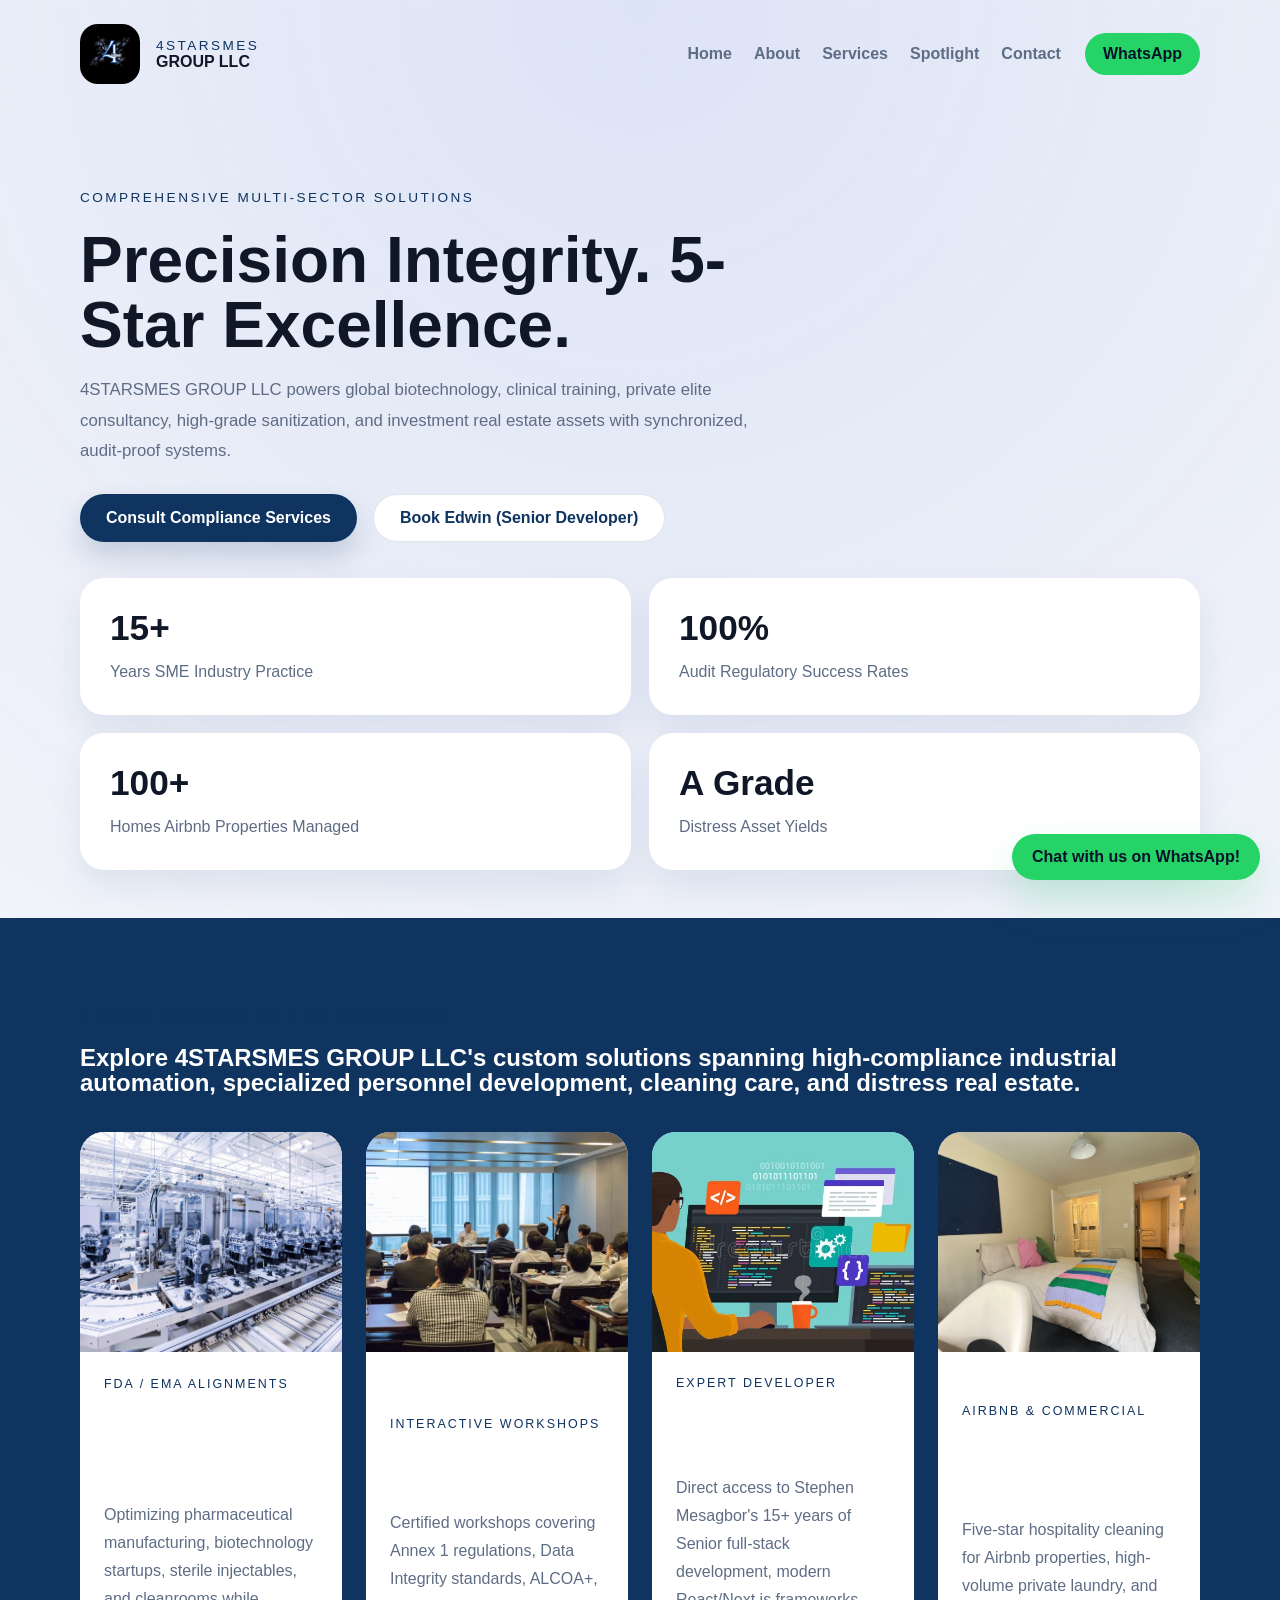
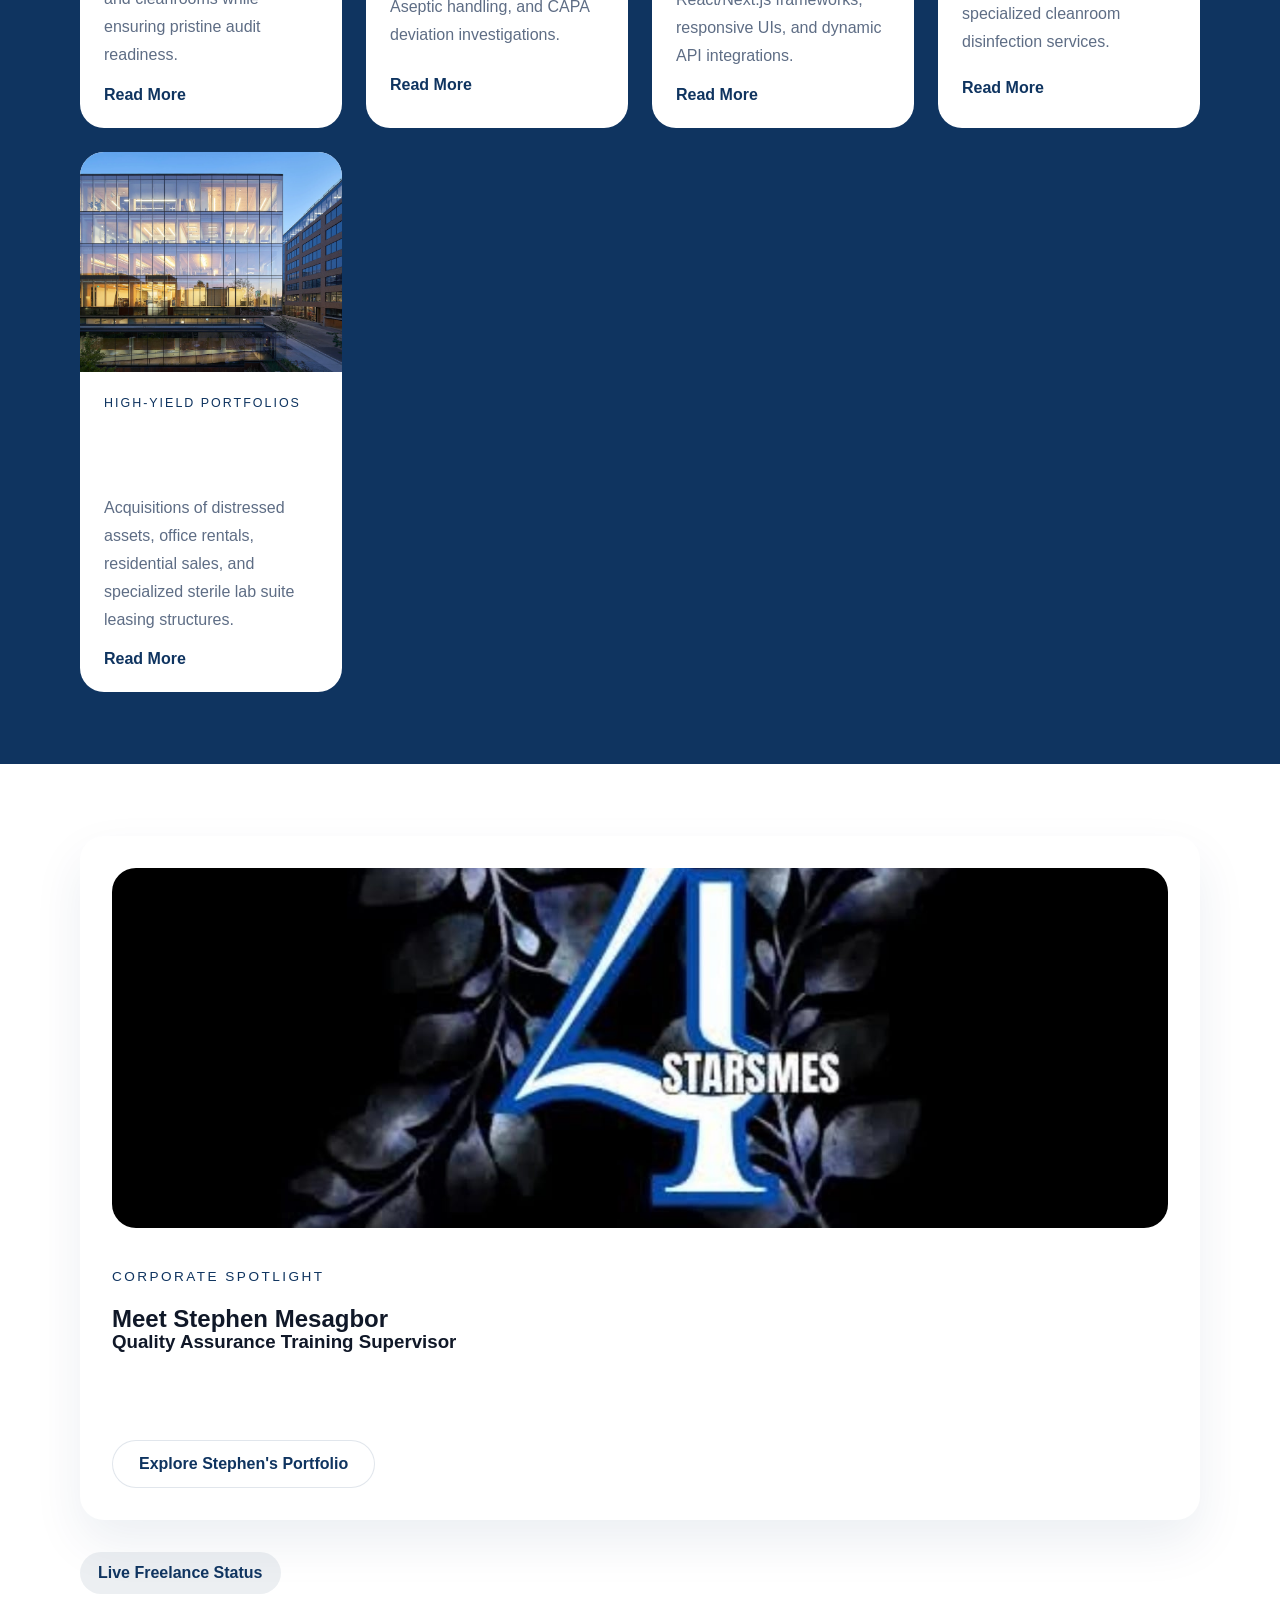
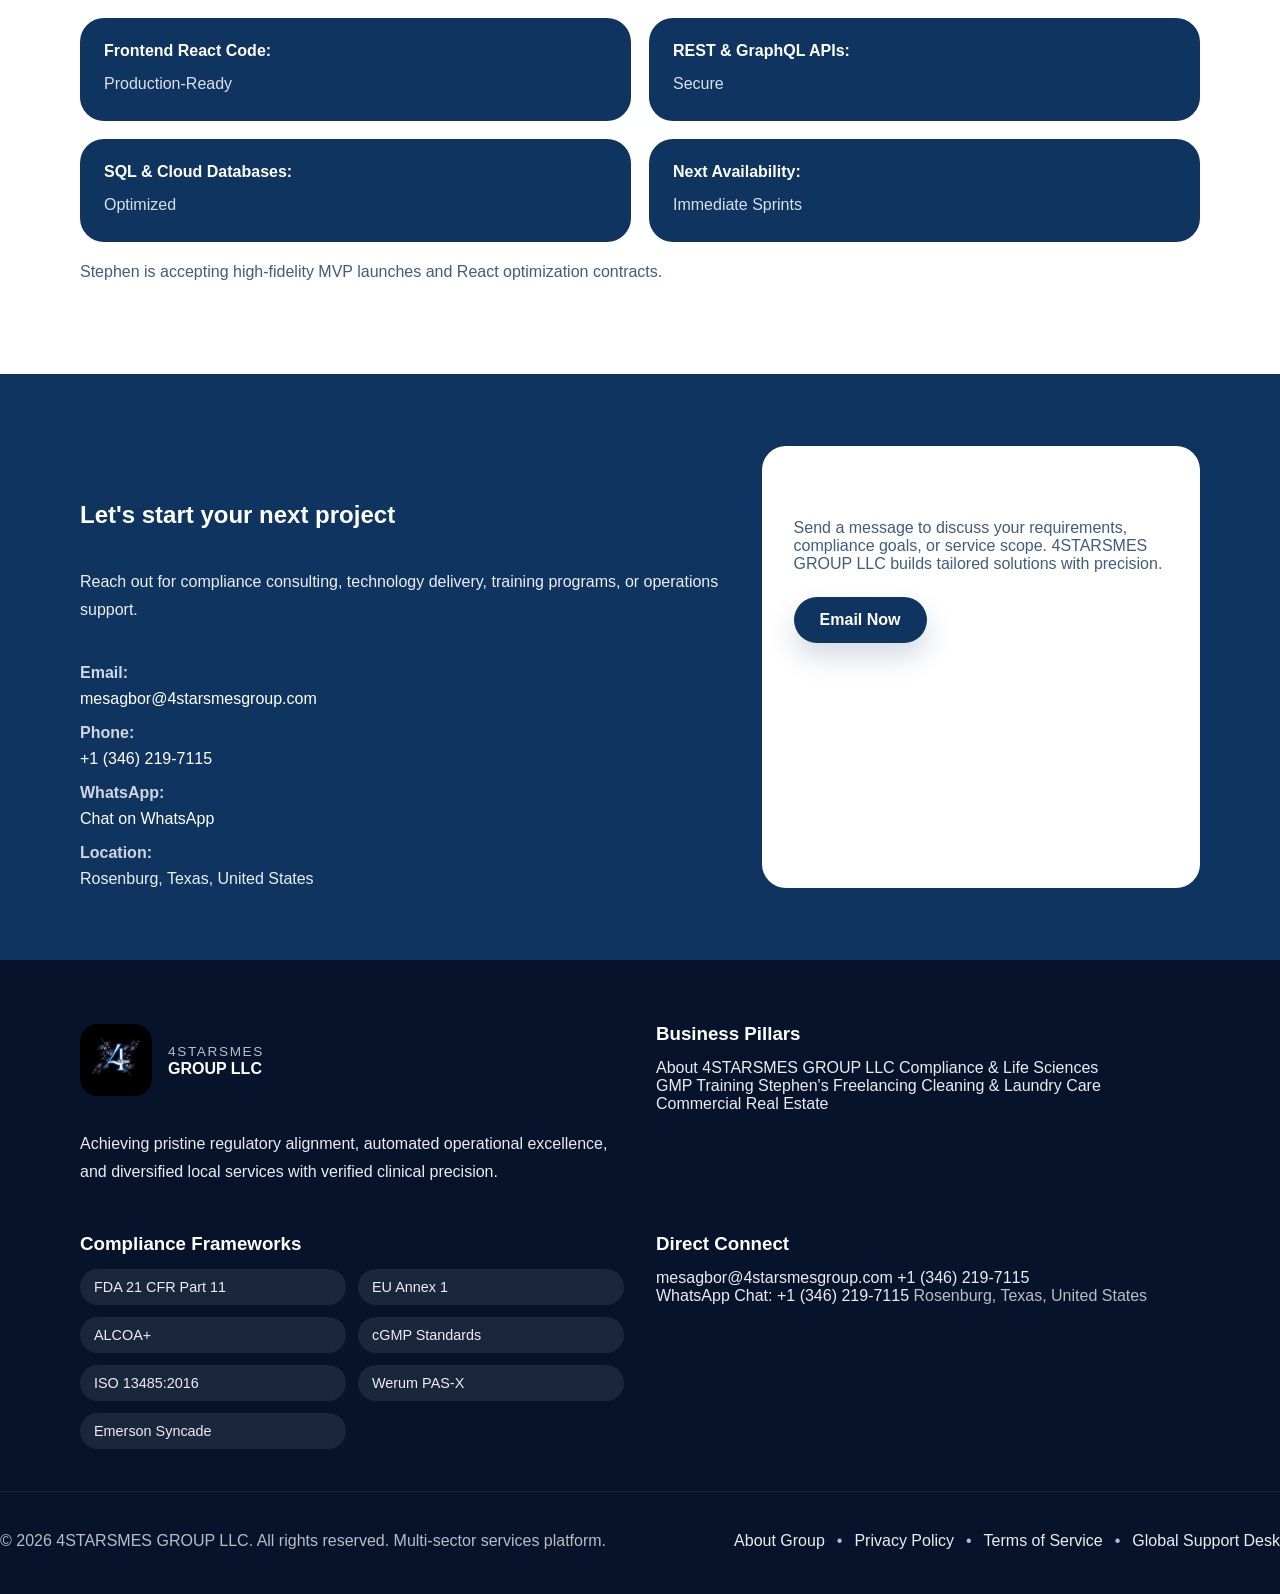
==== index.html @ b98b6e68 "first commit" ====
<!DOCTYPE html>
<html lang="en">
<head>
    <meta charset="UTF-8">
    <meta name="viewport" content="width=device-width, initial-scale=1.0">
    <title>4STARSMESGROUP</title>
    <link rel="stylesheet" href="style.css">
</head>
<body>
    <header class="page-header" id="top">
        <div class="container header-top">
            <a class="brand" href="#top">
                <img src="images/WhatsApp Image 2026-06-24 at 10.47.20 AM.jpeg" alt="4STARSMES LOGO">
                <div>
                    <span>4STARSMES</span>
                    <strong>GROUP LLC</strong>
                </div>
            </a>

            <button class="nav-toggle" aria-controls="mainNav" aria-expanded="false" aria-label="Toggle navigation">
                <svg width="26" height="18" viewBox="0 0 26 18" fill="none" xmlns="http://www.w3.org/2000/svg" aria-hidden="true"><path d="M0 1h26M0 9h26M0 17h26" stroke="#0f3460" stroke-width="2" stroke-linecap="round"/></svg>
            </button>

            <nav id="mainNav" class="main-nav" role="navigation">
                <a href="#top">Home</a>
                <a href="about.html">About</a>
                <a href="services/index.html">Services</a>
                <a href="#team">Spotlight</a>
                <a href="#contact">Contact</a>
            </nav>

            <a class="nav-action" href="https://wa.me/13462197115" target="_blank" rel="noopener noreferrer">WhatsApp</a>
        </div>
    </header>

    <main>
        <section class="hero-section">
            <div class="container hero-grid">
                <div class="hero-copy">
                    <p class="eyebrow">Comprehensive Multi-Sector Solutions</p>
                    <h1>Precision Integrity. 5-Star Excellence.</h1>
                    <p>4STARSMES GROUP LLC powers global biotechnology, clinical training, private elite consultancy, high-grade sanitization, and investment real estate assets with synchronized, audit-proof systems.</p>
                    <div class="hero-buttons">
                        <a class="btn btn-primary" href="#contact">Consult Compliance Services</a>
                        <a class="btn btn-secondary" href="#team">Book Edwin (Senior Developer)</a>
                    </div>
                </div>
                <div class="hero-stats">
                    <div><strong>15+</strong><span>Years SME Industry Practice</span></div>
                    <div><strong>100%</strong><span>Audit Regulatory Success Rates</span></div>
                    <div><strong>100+</strong><span>Homes Airbnb Properties Managed</span></div>
                    <div><strong>A Grade</strong><span>Distress Asset Yields</span></div>
                </div>
            </div>
        </section>

        <section id="services" class="section section-inset">
            <div class="container">
                <div class="section-head">
                    <p class="eyebrow">Diverse Sectors, Unified Excellence</p>
                    <h2>Explore 4STARSMES GROUP LLC's custom solutions spanning high-compliance industrial automation, specialized personnel development, cleaning care, and distress real estate.</h2>
                </div>
                <div class="service-grid">
                    <article class="service-card">
                        <img src="images/fda.jpg" alt="Regulatory Compliance & Life Sciences">
                        <div class="service-copy">
                            <span class="service-tag">FDA / EMA Alignments</span>
                            <h3>Regulatory Compliance & Life Sciences</h3>
                            <p>Optimizing pharmaceutical manufacturing, biotechnology startups, sterile injectables, and cleanrooms while ensuring pristine audit readiness.</p>
                            <a href="services/regulatory.html">Read More</a>
                        </div>
                    </article>
                    <article class="service-card">
                        <img src="images/gmp.jpg" alt="GMP Training">
                        <div class="service-copy">
                            <span class="service-tag">Interactive Workshops</span>
                            <h3>GMP Training</h3>
                            <p>Certified workshops covering Annex 1 regulations, Data Integrity standards, ALCOA+, Aseptic handling, and CAPA deviation investigations.</p>
                            <a href="services/gmp-training.html">Read More</a>
                        </div>
                    </article>
                    <article class="service-card">
                        <img src="images/coding.webp" alt="Full-Stack Web Freelancing">
                        <div class="service-copy">
                            <span class="service-tag">Expert Developer</span>
                            <h3>Full-Stack Web Freelancing</h3>
                            <p>Direct access to Stephen Mesagbor's 15+ years of Senior full-stack development, modern React/Next.js frameworks, responsive UIs, and dynamic API integrations.</p>
                            <a href="services/freelancing.html">Read More</a>
                        </div>
                    </article>
                    <article class="service-card">
                        <img src="images/air.png" alt="Premium Laundry & Cleaning Services">
                        <div class="service-copy">
                            <span class="service-tag">Airbnb & Commercial</span>
                            <h3>Premium Laundry & Cleaning Services</h3>
                            <p>Five-star hospitality cleaning for Airbnb properties, high-volume private laundry, and specialized cleanroom disinfection services.</p>
                            <a href="services/cleaning.html">Read More</a>
                        </div>
                    </article>
                    <article class="service-card">
                        <img src="images/real.webp" alt="Commercial Real Estate & Renting">
                        <div class="service-copy">
                            <span class="service-tag">High-Yield Portfolios</span>
                            <h3>Commercial Real Estate & Renting</h3>
                            <p>Acquisitions of distressed assets, office rentals, residential sales, and specialized sterile lab suite leasing structures.</p>
                            <a href="services/real-estate.html">Read More</a>
                        </div>
                    </article>
                </div>
            </div>
        </section>

        <section id="team" class="section spotlight-section">
            <div class="container spotlight-grid">
                <div class="spotlight-content">
                    <div class="spotlight-card">
                        <img src="images/WhatsApp Image 2026-06-24 at 10.47.20 AM.jpeg" alt="4STARSMES LOGO">
                        <div>
                            <p class="eyebrow">Corporate Spotlight</p>
                            <h2>Meet Stephen Mesagbor</h2>
                            <h3>Quality Assurance Training Supervisor</h3>
                            <p>Stephen brings 17 years of manufacturing, food safety, and quality systems leadership. He focuses on regulatory compliance, product safety, and continuous improvement through FDA-aligned training and cGMP-ready systems.</p>
                            <a class="btn btn-secondary" href="stephen.html">Explore Stephen's Portfolio</a>
                        </div>
                    </div>
                </div>
                <div class="spotlight-status">
                    <div class="status-card"><span>Live Freelance Status</span></div>
                    <div class="status-grid">
                        <div>
                            <strong>Frontend React Code:</strong>
                            <p>Production-Ready</p>
                        </div>
                        <div>
                            <strong>REST & GraphQL APIs:</strong>
                            <p>Secure</p>
                        </div>
                        <div>
                            <strong>SQL & Cloud Databases:</strong>
                            <p>Optimized</p>
                        </div>
                        <div>
                            <strong>Next Availability:</strong>
                            <p>Immediate Sprints</p>
                        </div>
                    </div>
                    <p class="status-copy">Stephen is accepting high-fidelity MVP launches and React optimization contracts.</p>
                </div>
            </div>
        </section>

        <section id="contact" class="section section-next">
            <div class="container contact-grid">
                <div class="contact-info">
                    <span class="eyebrow light">Direct Connect</span>
                    <h2>Let's start your next project</h2>
                    <p>Reach out for compliance consulting, technology delivery, training programs, or operations support.</p>
                    <ul>
                        <li><strong>Email:</strong> <a href="mailto:mesagbor@4starsmesgroup.com">mesagbor@4starsmesgroup.com</a></li>
                        <li><strong>Phone:</strong> <a href="tel:+13462197115">+1 (346) 219-7115</a></li>
                        <li><strong>WhatsApp:</strong> <a href="https://wa.me/13462197115" target="_blank" rel="noopener noreferrer">Chat on WhatsApp</a></li>
                        <li><strong>Location:</strong> Rosenburg, Texas, United States</li>
                    </ul>
                </div>
                <div class="contact-box">
                    <h3>Book Stephen (Senior MES Lead)</h3>
                    <p>Send a message to discuss your requirements, compliance goals, or service scope. 4STARSMES GROUP LLC builds tailored solutions with precision.</p>
                    <a class="btn btn-primary" href="mailto:mesagbor@4starsmesgroup.com">Email Now</a>
                </div>
            </div>
        </section>
    </main>

    <footer class="site-footer">
        <div class="container footer-grid">
            <div class="footer-brand">
                <div class="footer-logo">
                    <img src="images/WhatsApp Image 2026-06-24 at 10.47.20 AM.jpeg" alt="4STARSMES LOGO">
                    <div>
                        <span>4STARSMES</span>
                        <strong>GROUP LLC</strong>
                    </div>
                </div>
                <p>Achieving pristine regulatory alignment, automated operational excellence, and diversified local services with verified clinical precision.</p>
            </div>
            <div class="footer-panel">
                <h3>Business Pillars</h3>
                <a href="#about">About 4STARSMES GROUP LLC</a>
                <a href="services/index.html">Compliance & Life Sciences</a>
                <a href="services/index.html">GMP Training</a>
                <a href="#team">Stephen's Freelancing</a>
                <a href="#contact">Cleaning & Laundry Care</a>
                <a href="#contact">Commercial Real Estate</a>
            </div>
            <div class="footer-panel">
                <h3>Compliance Frameworks</h3>
                <div class="footer-tags">
                    <span>FDA 21 CFR Part 11</span>
                    <span>EU Annex 1</span>
                    <span>ALCOA+</span>
                    <span>cGMP Standards</span>
                    <span>ISO 13485:2016</span>
                    <span>Werum PAS-X</span>
                    <span>Emerson Syncade</span>
                </div>
            </div>
            <div class="footer-panel">
                <h3>Direct Connect</h3>
                <a href="mailto:mesagbor@4starsmesgroup.com">mesagbor@4starsmesgroup.com</a>
                <a href="tel:+13462197115">+1 (346) 219-7115</a>
                <a href="https://wa.me/13462197115" target="_blank" rel="noopener noreferrer">WhatsApp Chat: +1 (346) 219-7115</a>
                <span>Rosenburg, Texas, United States</span>
            </div>
        </div>
        <div class="footer-bottom">
            <p>© 2026 4STARSMES GROUP LLC. All rights reserved. Multi-sector services platform.</p>
            <div class="footer-links">
                <a href="#about">About Group</a>
                <span>•</span>
                <a href="#privacy">Privacy Policy</a>
                <span>•</span>
                <a href="#terms">Terms of Service</a>
                <span>•</span>
                <a href="#support">Global Support Desk</a>
            </div>
        </div>
    </footer>

    <a class="whatsapp-float" href="https://wa.me/13462197115" target="_blank" rel="noopener noreferrer">Chat with us on WhatsApp!</a>

    <!-- Contact Modal -->
    <div id="contactModal" class="modal" aria-hidden="true">
        <div class="modal-dialog" role="dialog" aria-modal="true" aria-labelledby="modalTitle">
            <button class="modal-close" aria-label="Close contact form">×</button>
            <h2 id="modalTitle">Contact 4STARSMES GROUP</h2>
            <form id="contactForm" class="contact-form">
                <label>Full name<input type="text" name="name" required></label>
                <label>Email address<input type="email" name="email" required></label>
                <label>Message<textarea name="message" rows="4" required></textarea></label>
                <div class="form-actions">
                    <button type="submit" class="btn btn-primary">Send Message</button>
                    <button type="button" class="btn btn-secondary modal-close">Cancel</button>
                </div>
            </form>
        </div>
    </div>

    <script src="script.js"></script>
</body>
</html>
---- style.css ----
:root {
    font-family: "Segoe UI", Arial, sans-serif;
    color: #0d1b2a;
    background: #f4f6fb;
    --surface: #ffffff;
    --surface-soft: #f6f8fd;
    --primary: #0f3460;
    --primary-soft: #3867d6;
    --text: #101828;
    --muted: #5e6d85;
    --border: #d8e1ef;
}

* {
    box-sizing: border-box;
}

html {
    scroll-behavior: smooth;
}

body {
    margin: 0;
    min-height: 100vh;
    background: radial-gradient(circle at top, rgba(63, 103, 214, 0.14), transparent 28%),
      linear-gradient(180deg, #f7f8fb 0%, #eff3f9 100%);
    color: var(--text);
}

a {
    color: inherit;
    text-decoration: none;
}

img {
    max-width: 100%;
    display: block;
}

.container {
    width: min(1120px, calc(100% - 32px));
    margin: 0 auto;
}

.header-top {
    display: grid;
    grid-template-columns: 1fr auto auto;
    align-items: center;
    gap: 24px;
    padding: 24px 0;
}

.brand {
    display: inline-flex;
    align-items: center;
    gap: 16px;
}

.brand img {
    width: 60px;
    height: 60px;
    border-radius: 18px;
    object-fit: cover;
}

.brand span {
    display: block;
    font-size: 0.85rem;
    letter-spacing: 0.18em;
    text-transform: uppercase;
    color: var(--primary);
}

.brand strong {
    display: block;
    font-size: 1rem;
}

.main-nav {
    display: flex;
    flex-wrap: wrap;
    gap: 22px;
    justify-content: center;
}

.main-nav a {
    color: var(--muted);
    font-weight: 600;
}

.nav-action {
    padding: 12px 18px;
    border-radius: 999px;
    background: #25d366;
    color: #07132a;
    font-weight: 700;
    white-space: nowrap;
}

.hero-section {
    padding: 64px 0 48px;
}

.hero-grid {
    display: grid;
    gap: 36px;
    align-items: center;
}

.hero-copy {
    max-width: 680px;
}

.hero-copy .eyebrow,
.section-head .eyebrow,
.spotlight-card .eyebrow,
.contact-info .eyebrow {
    display: inline-flex;
    margin-bottom: 18px;
    font-size: 0.85rem;
    letter-spacing: 0.18em;
    text-transform: uppercase;
    color: var(--primary);
}

.hero-section h1 {
    margin: 0;
    font-size: clamp(2.8rem, 5vw, 4.6rem);
    line-height: 1.02;
}

.hero-section p {
    max-width: 680px;
    color: var(--muted);
    font-size: 1.05rem;
    line-height: 1.8;
}

.hero-buttons {
    display: flex;
    flex-wrap: wrap;
    gap: 16px;
    margin-top: 28px;
}

.btn {
    display: inline-flex;
    align-items: center;
    justify-content: center;
    padding: 14px 26px;
    border-radius: 999px;
    font-weight: 700;
    transition: transform 0.2s ease, background-color 0.2s ease;
}

.btn:hover {
    transform: translateY(-1px);
}

.btn-primary {
    background: var(--primary);
    color: white;
    box-shadow: 0 14px 28px rgba(15, 52, 96, 0.18);
}

.btn-secondary {
    background: white;
    color: var(--primary);
    border: 1px solid rgba(15, 52, 96, 0.12);
}

.hero-stats {
    display: grid;
    gap: 18px;
    grid-template-columns: repeat(2, minmax(0, 1fr));
}

.hero-stats div {
    padding: 30px;
    border-radius: 24px;
    background: white;
    box-shadow: 0 16px 34px rgba(15, 52, 96, 0.08);
}

.hero-stats strong {
    display: block;
    font-size: 2.2rem;
    margin-bottom: 10px;
}

.hero-stats span {
    color: var(--muted);
    display: block;
    line-height: 1.7;
}

.section {
    padding: 72px 0;
}

.section-inset {
    background: #0f3460;
    color: white;
}

.section-next {
    background: #0f3460;
    color: white;
}

.section-head h2,
.spotlight-content h2,
.spotlight-content h3,
.contact-info h2,
.footer-panel h3 {
    margin: 0;
    line-height: 1.04;
}

.section-head p,
.spotlight-card p,
.status-copy,
.footer-brand p,
.contact-info p {
    color: rgba(255,255,255,0.92);
    line-height: 1.75;
}

.service-grid {
    display: grid;
    gap: 24px;
    grid-template-columns: repeat(auto-fit, minmax(260px, 1fr));
    margin-top: 36px;
}

.service-card {
    overflow: hidden;
    border-radius: 24px;
    background: white;
    display: grid;
    transition: transform 0.25s ease;
}

.service-card:hover {
    transform: translateY(-4px);
}

.service-card img {
    width: 100%;
    height: 220px;
    object-fit: cover;
}

.service-copy {
    padding: 24px;
    display: grid;
    gap: 16px;
}

.service-tag {
    font-size: 0.78rem;
    letter-spacing: 0.16em;
    text-transform: uppercase;
    color: var(--primary);
}

.service-copy h3 {
    margin: 0;
    font-size: 1.35rem;
}

.service-copy p {
    margin: 0;
    color: #5e6d85;
    line-height: 1.75;
}

.service-copy a {
    font-weight: 700;
    color: var(--primary);
}

.spotlight-section {
    background: var(--surface);
}

.spotlight-grid {
    display: grid;
    gap: 32px;
}

.spotlight-card,
.contact-box {
    border-radius: 24px;
    background: white;
    padding: 32px;
    box-shadow: 0 22px 50px rgba(15, 52, 96, 0.08);
}

.spotlight-card {
    display: grid;
    gap: 24px;
}

.spotlight-card img {
    width: 100%;
    border-radius: 24px;
    height: 360px;
    object-fit: cover;
}

.status-card {
    display: inline-flex;
    padding: 12px 18px;
    border-radius: 999px;
    background: rgba(15, 52, 96, 0.08);
    color: var(--primary);
    font-weight: 700;
    margin-bottom: 24px;
}

.status-grid {
    display: grid;
    gap: 18px;
    grid-template-columns: repeat(2, minmax(0, 1fr));
}

.status-grid div {
    padding: 24px;
    border-radius: 24px;
    background: #0f3460;
    color: white;
}

.status-grid strong {
    display: block;
    font-size: 1rem;
    margin-bottom: 10px;
}

.status-grid p {
    margin: 0;
    color: rgba(255,255,255,0.85);
    line-height: 1.7;
}

.status-copy {
    color: rgba(15, 52, 96, 0.8);
}

.contact-grid {
    display: grid;
    gap: 24px;
    grid-template-columns: 1.2fr 0.8fr;
}

.contact-info {
    display: grid;
    gap: 24px;
}

.contact-info ul {
    list-style: none;
    padding: 0;
    margin: 0;
    display: grid;
    gap: 16px;
}

.contact-info li {
    display: grid;
    gap: 8px;
    color: rgba(255,255,255,0.92);
}

.contact-info strong {
    display: inline-block;
    width: 110px;
    color: rgba(255,255,255,0.8);
}

.contact-info a {
    color: white;
}

.contact-box h3 {
    margin-top: 0;
}

.contact-box p {
    margin: 0 0 24px;
    color: rgba(15, 52, 96, 0.8);
}

.site-footer {
    background: #07132a;
    padding: 64px 0 28px;
    color: rgba(255,255,255,0.72);
}

.footer-grid {
    display: grid;
    gap: 32px;
    grid-template-columns: repeat(2, minmax(0, 1fr));
}

.footer-brand {
    display: grid;
    gap: 18px;
}

.footer-logo {
    display: inline-flex;
    gap: 16px;
    align-items: center;
}

.footer-logo img {
    width: 72px;
    height: 72px;
    border-radius: 18px;
    object-fit: cover;
}

.footer-logo strong {
    display: block;
    font-size: 1rem;
    color: white;
}

.footer-logo span {
    color: rgba(255,255,255,0.72);
    font-size: 0.85rem;
    letter-spacing: 0.12em;
}

.footer-panel h3 {
    margin-bottom: 16px;
    color: white;
}

.footer-panel a {
    color: rgba(255,255,255,0.92);
    display: inline-block;
}

.footer-tags {
    display: grid;
    gap: 12px;
    grid-template-columns: repeat(2, minmax(0, 1fr));
}

.footer-tags span {
    padding: 10px 14px;
    border-radius: 999px;
    background: rgba(255,255,255,0.08);
    color: rgba(255,255,255,0.92);
    font-size: 0.9rem;
}

.footer-bottom {
    margin-top: 42px;
    display: flex;
    flex-wrap: wrap;
    gap: 16px;
    justify-content: space-between;
    align-items: center;
    border-top: 1px solid rgba(255,255,255,0.08);
    padding-top: 24px;
}

.footer-links {
    display: flex;
    flex-wrap: wrap;
    gap: 12px;
    color: rgba(255,255,255,0.72);
}

.footer-links a {
    color: rgba(255,255,255,0.92);
}

.whatsapp-float {
    position: fixed;
    right: 20px;
    bottom: 20px;
    z-index: 20;
    padding: 14px 20px;
    border-radius: 999px;
    background: #25d366;
    color: #07132a;
    font-weight: 700;
    box-shadow: 0 20px 40px rgba(37, 211, 102, 0.2);
}

@media (max-width: 960px) {
    .header-top,
    .hero-grid,
    .service-grid,
    .spotlight-grid,
    .contact-grid,
    .footer-grid {
        grid-template-columns: 1fr;
    }

    .main-nav {
        justify-content: center;
    }
}

@media (max-width: 680px) {
    .header-top {
        grid-template-columns: 1fr;
        gap: 16px;
    }

    .hero-section h1 {
        font-size: 3rem;
    }

    .hero-stats {
        grid-template-columns: 1fr;
    }

    .status-grid {
        grid-template-columns: 1fr;
    }

    .footer-bottom,
    .footer-links {
        justify-content: center;
    }
}

/* Mobile nav and modal styles */
.nav-toggle {
    display: none;
    background: transparent;
    border: none;
    padding: 8px;
    cursor: pointer;
}

.nav-toggle svg { display: block; }

@media (max-width: 860px) {
    .nav-toggle { display: inline-flex; }
    .main-nav {
        position: fixed;
        right: 18px;
        top: 76px;
        background: white;
        border-radius: 12px;
        box-shadow: 0 18px 40px rgba(15,52,96,0.12);
        padding: 12px 18px;
        display: none;
        flex-direction: column;
        gap: 12px;
        z-index: 60;
    }

    .main-nav.open { display: flex; }
}

/* Modal styles */
.modal {
    position: fixed;
    inset: 0;
    display: none;
    align-items: center;
    justify-content: center;
    background: rgba(7,19,42,0.48);
    z-index: 120;
}

.modal[aria-hidden="false"] { display: flex; }

.modal-dialog {
    max-width: 680px;
    width: calc(100% - 40px);
    background: white;
    border-radius: 12px;
    padding: 28px;
}

.modal-close {
    background: transparent;
    border: none;
    font-size: 28px;
    line-height: 1;
    position: absolute;
    right: 20px;
    top: 14px;
    cursor: pointer;
}

body.modal-open { overflow: hidden; }

/* service-card tappable state */
.service-card.tappable { cursor: pointer; }
.service-card.expanded .service-copy { display: block; }
.service-card .service-copy { transition: max-height 0.28s ease; }

/* Page-specific layouts */
.ceo-section {
    display: grid;
    grid-template-columns: 1fr 1fr;
    gap: 32px;
    align-items: center;
    margin: 40px 0;
}

.ceo-section img {
    width: 100%;
    border-radius: 8px;
}

.portfolio-grid {
    display: grid;
    grid-template-columns: 1fr 1fr;
    gap: 28px;
    margin: 32px 0;
}

.portfolio-card {
    border: 1px solid #e0e0e0;
    border-radius: 8px;
    padding: 24px;
    background: #f9f9f9;
}

.portfolio-card h3 {
    margin-top: 0;
}

.pricing-grid {
    display: grid;
    grid-template-columns: 1fr 1fr 1fr;
    gap: 28px;
    margin: 32px 0;
}

.pricing-card {
    border: 2px solid #0f3460;
    border-radius: 8px;
    padding: 24px;
    text-align: center;
}

.pricing-card h3 {
    margin-top: 0;
}

.pricing-card .price {
    font-size: 24px;
    font-weight: bold;
    color: #0f3460;
    margin: 12px 0;
}

.pricing-card.featured {
    background: #0f3460;
    color: white;
}

.pricing-card.featured .price {
    color: white;
}

.pricing-info {
    background: #f0f7ff;
    border-left: 4px solid #0f3460;
    padding: 20px;
    margin: 32px 0;
    border-radius: 4px;
}

.testimonial-grid {
    display: grid;
    grid-template-columns: 1fr 1fr;
    gap: 28px;
    margin: 32px 0;
}

.testimonial {
    border-left: 4px solid #25d366;
    padding: 20px;
    background: #f5f5f5;
    border-radius: 4px;
}

.testimonial p {
    margin: 0;
    font-style: italic;
}

.testimonial strong {
    display: block;
    margin-top: 12px;
    font-style: normal;
}

.cta-section {
    text-align: center;
    margin-top: 24px;
}

.cta-section .btn {
    margin: 0 12px;
}

@media (max-width: 960px) {
    .ceo-section,
    .portfolio-grid,
    .pricing-grid,
    .testimonial-grid {
        grid-template-columns: 1fr;
    }
}
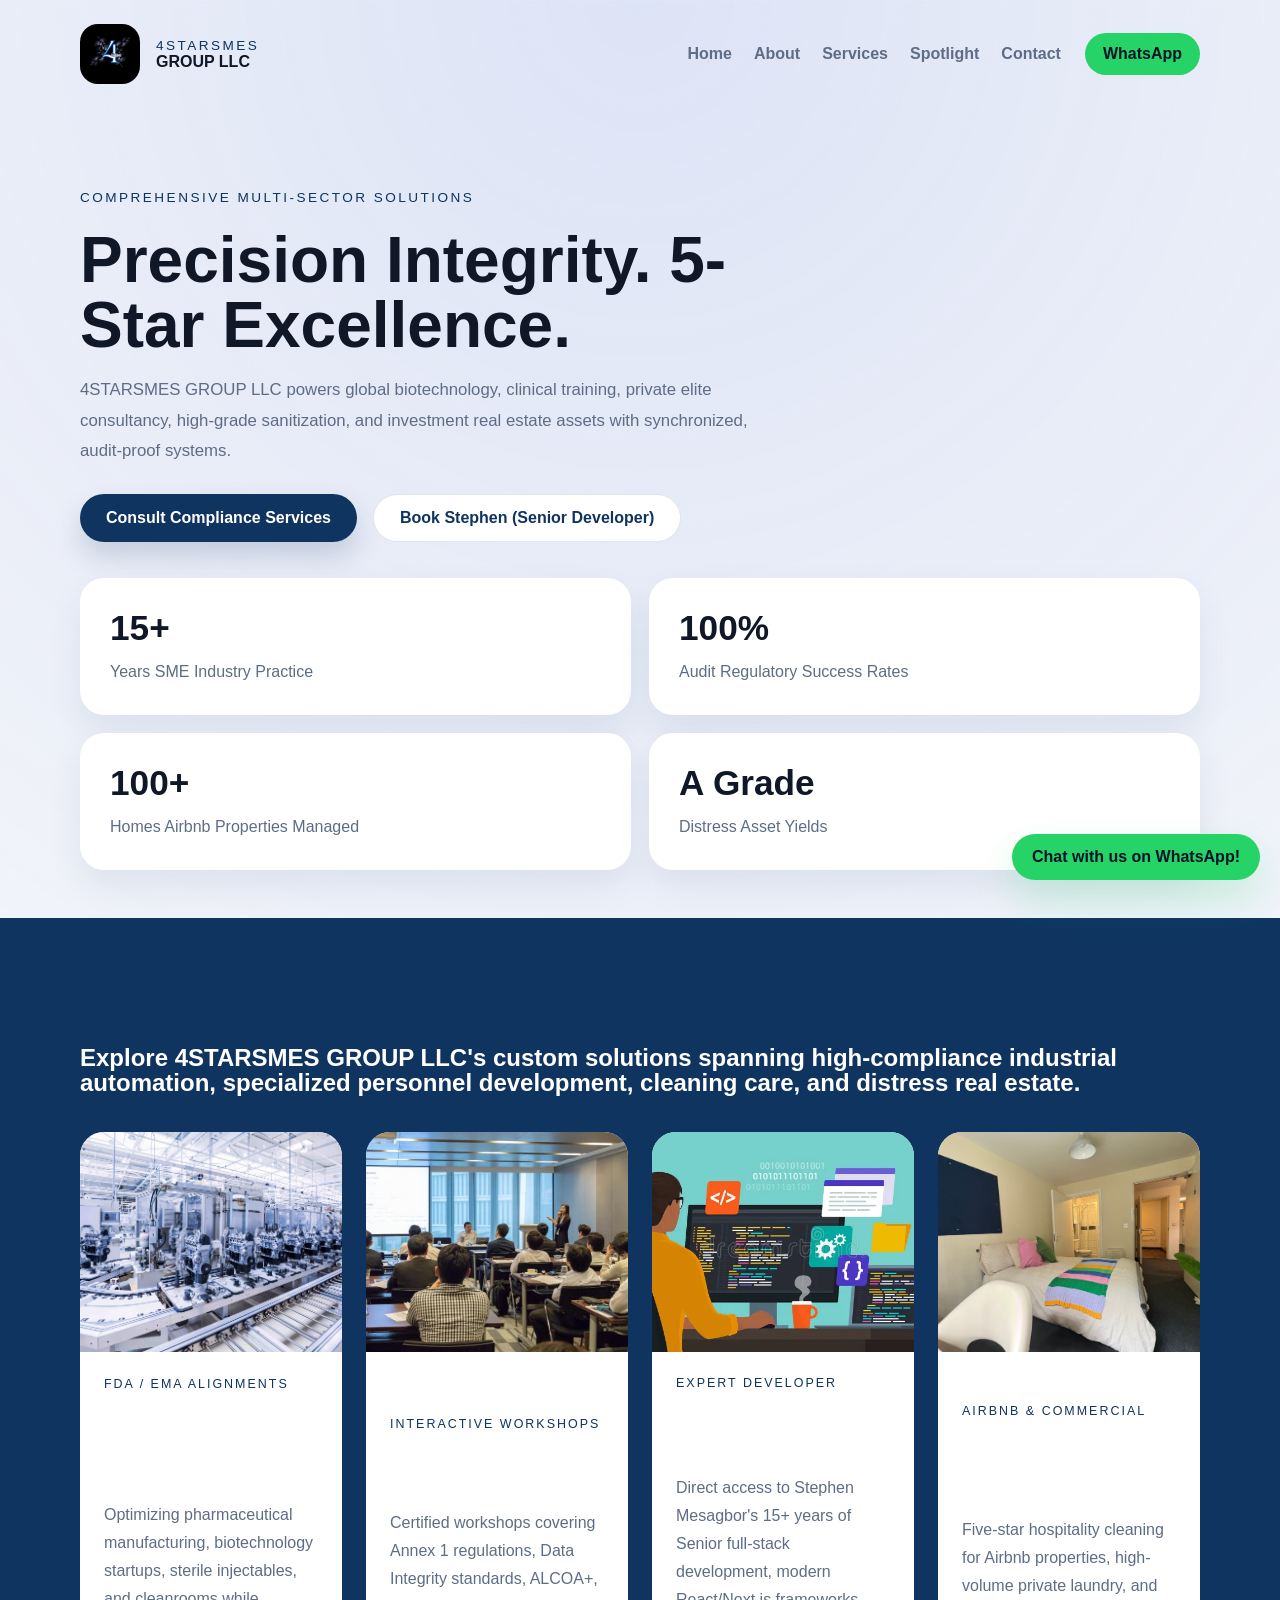
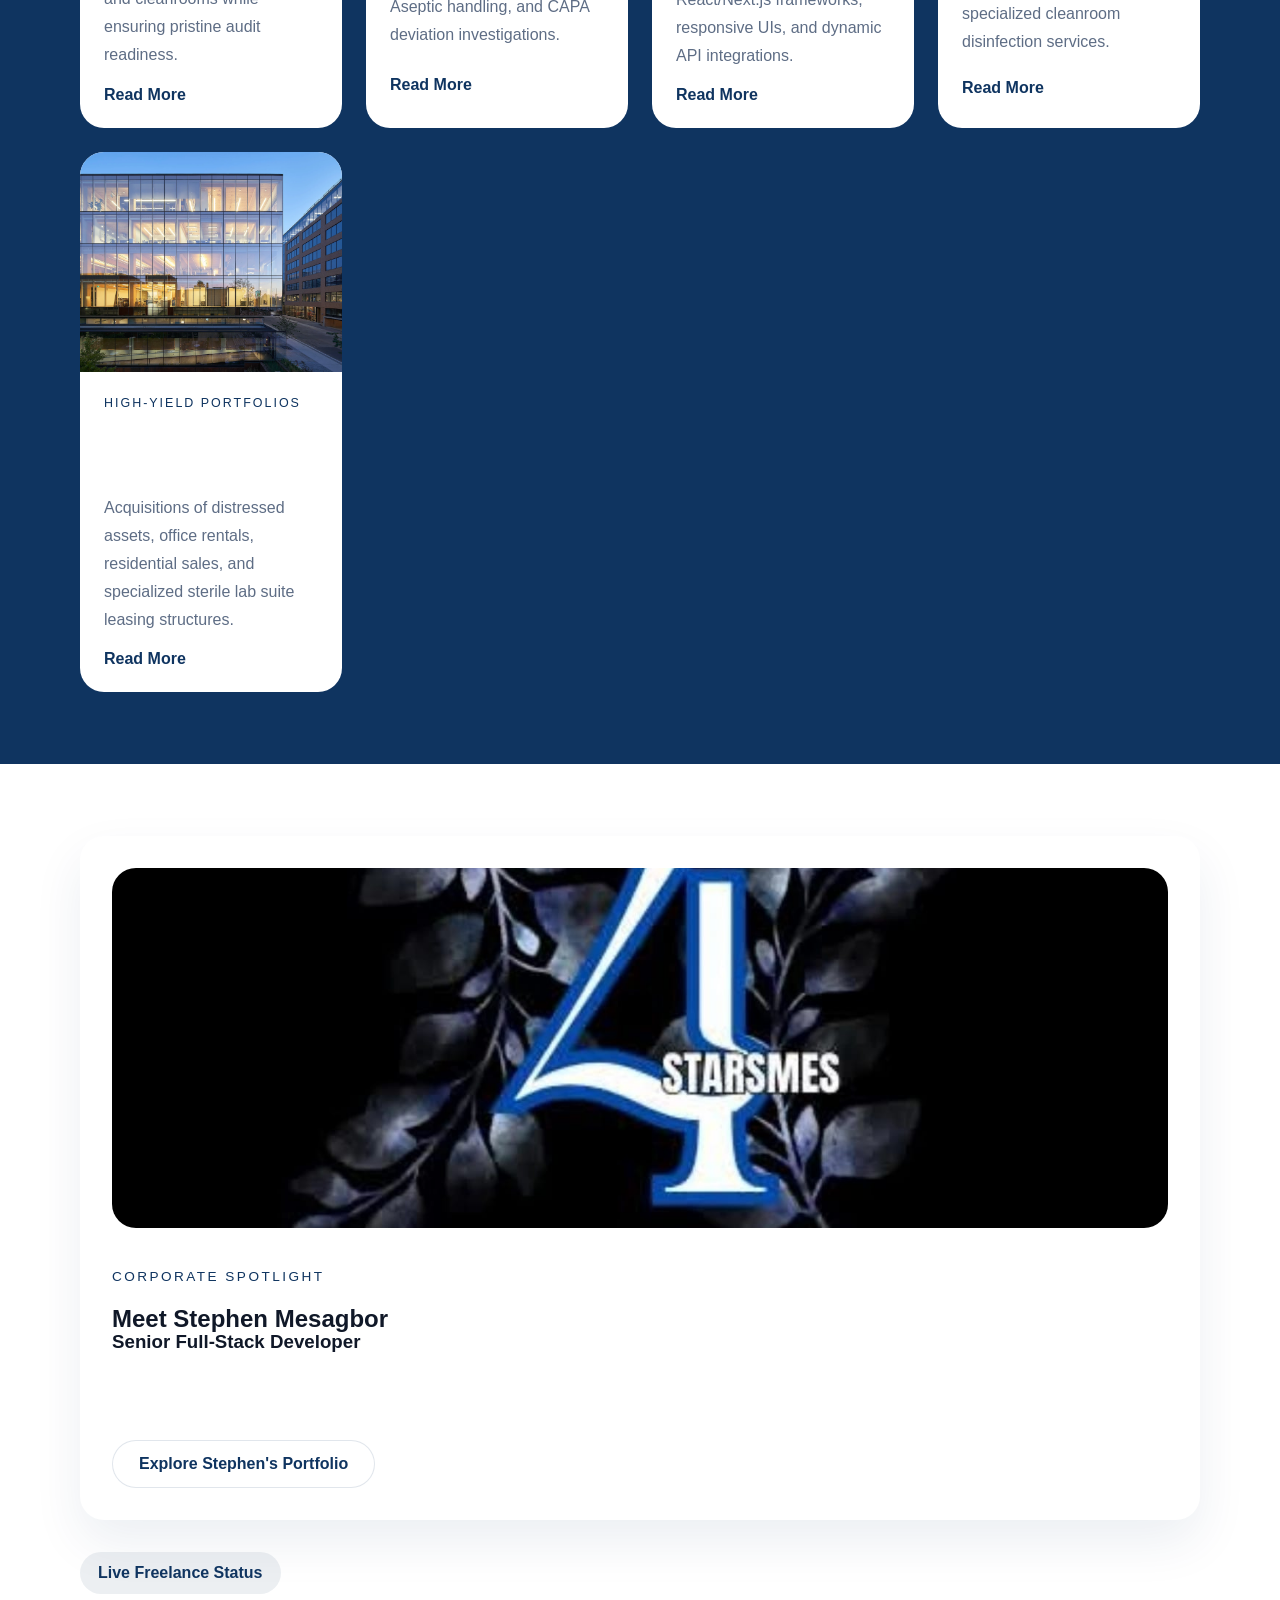
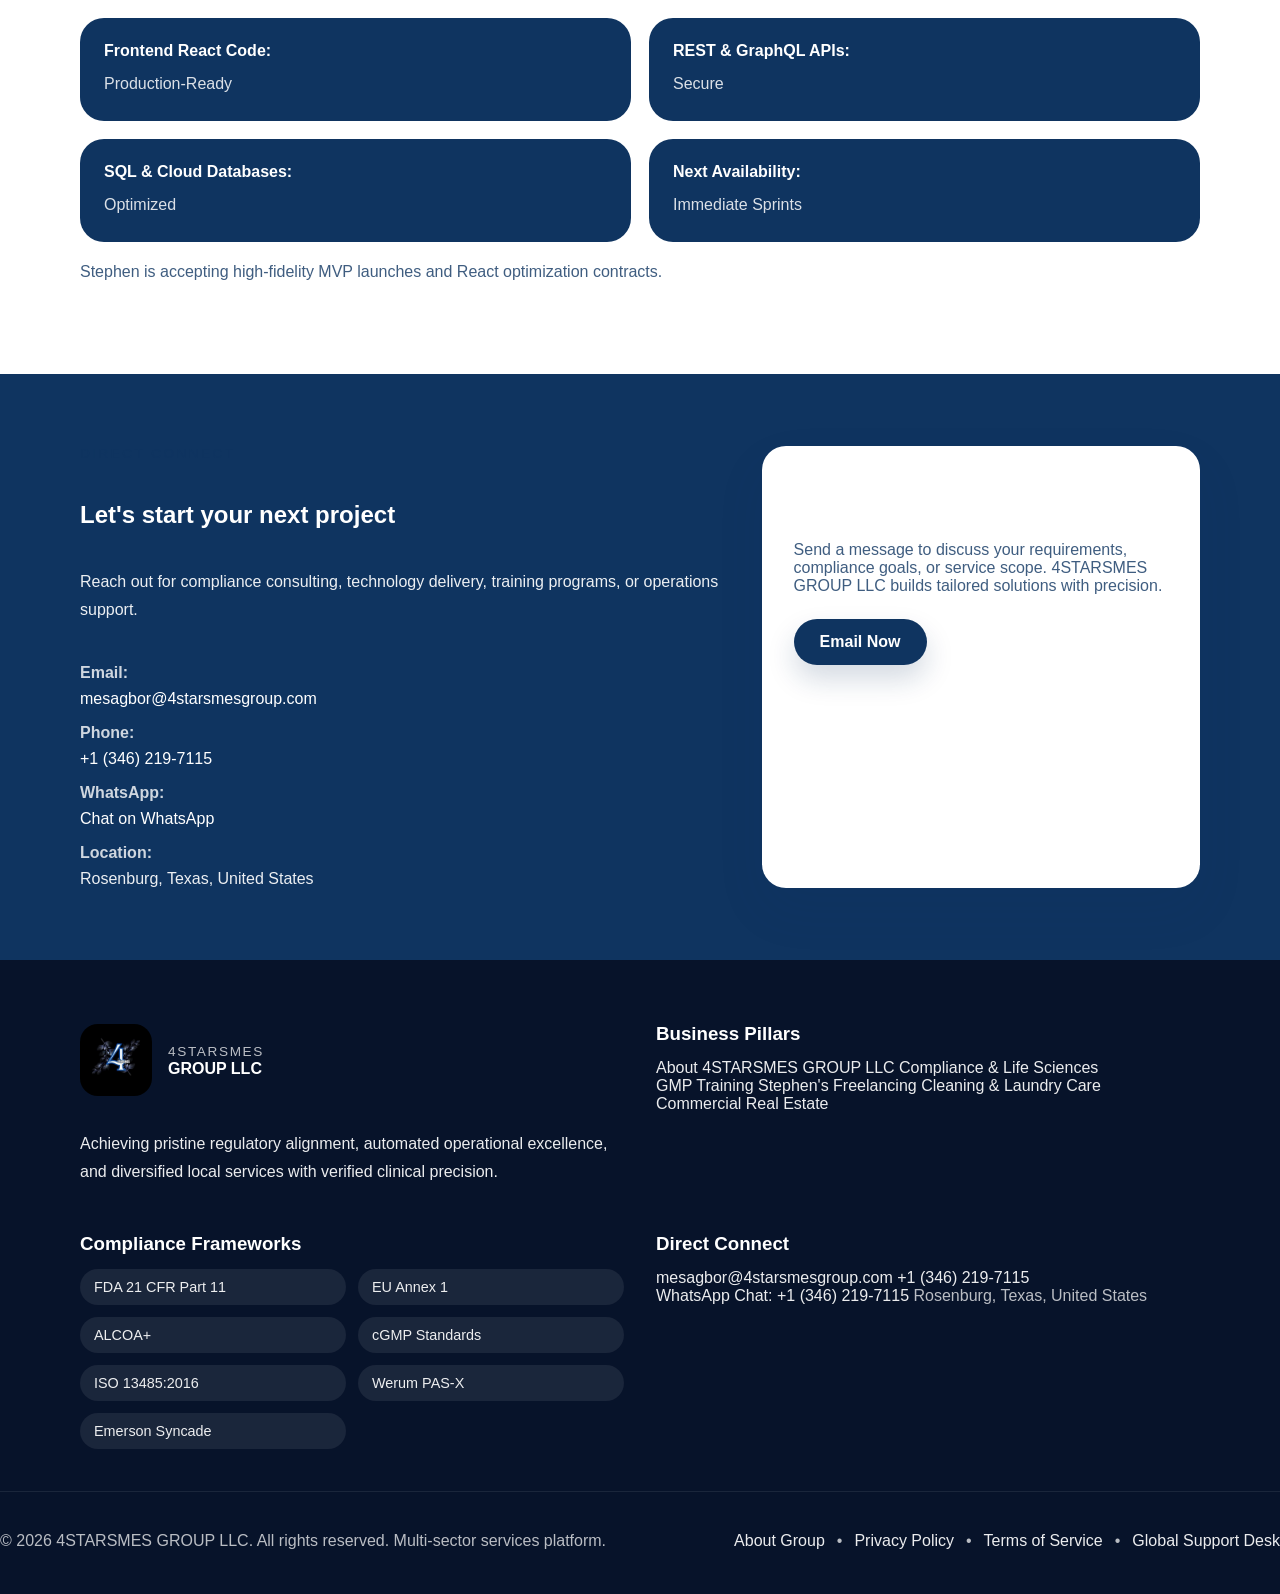
==== commit 86e474f6: "seconed commit" ====
--- a/index.html
+++ b/index.html
@@ -42,7 +42,7 @@
                     <p>4STARSMES GROUP LLC powers global biotechnology, clinical training, private elite consultancy, high-grade sanitization, and investment real estate assets with synchronized, audit-proof systems.</p>
                     <div class="hero-buttons">
                         <a class="btn btn-primary" href="#contact">Consult Compliance Services</a>
-                        <a class="btn btn-secondary" href="#team">Book Edwin (Senior Developer)</a>
+                        <a class="btn btn-secondary" href="#team">Book Stephen (Senior Developer)</a>
                     </div>
                 </div>
                 <div class="hero-stats">
@@ -118,8 +118,8 @@
                         <div>
                             <p class="eyebrow">Corporate Spotlight</p>
                             <h2>Meet Stephen Mesagbor</h2>
-                            <h3>Quality Assurance Training Supervisor</h3>
-                            <p>Stephen brings 17 years of manufacturing, food safety, and quality systems leadership. He focuses on regulatory compliance, product safety, and continuous improvement through FDA-aligned training and cGMP-ready systems.</p>
+                            <h3>Senior Full-Stack Developer</h3>
+                            <p>Stephen is a seasoned full-stack developer with 15+ years of experience in building scalable web applications. He specializes in React, Node.js, and cloud technologies.</p>
                             <a class="btn btn-secondary" href="stephen.html">Explore Stephen's Portfolio</a>
                         </div>
                     </div>
@@ -163,7 +163,7 @@
                     </ul>
                 </div>
                 <div class="contact-box">
-                    <h3>Book Stephen (Senior MES Lead)</h3>
+                    <h3>Book Stephen (Senior Full-Stack Developer)</h3>
                     <p>Send a message to discuss your requirements, compliance goals, or service scope. 4STARSMES GROUP LLC builds tailored solutions with precision.</p>
                     <a class="btn btn-primary" href="mailto:mesagbor@4starsmesgroup.com">Email Now</a>
                 </div>
